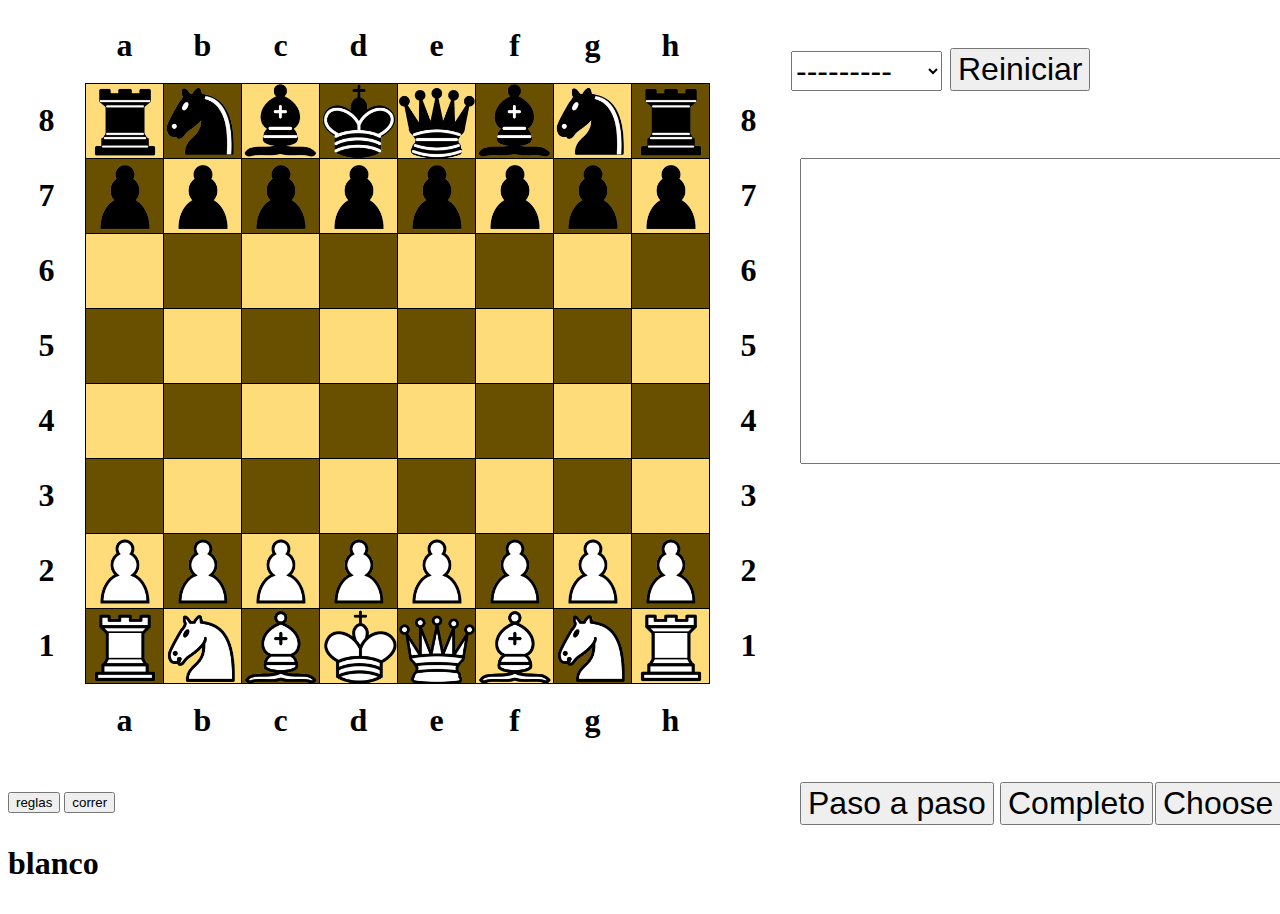
==== index.html @ 38e7f17d "initial commit" ====
<!DOCTYPE html>
<html lang="en">
  <head>
    <link rel="stylesheet" href="./css/estilo.css" />
    <meta charset="UTF-8" />
    <meta name="viewport" content="width=device-width, initial-scale=1.0" />
    <title>Document</title>
    <script src="./js/funciones.js"></script>
  </head>

  <body onload="iniciar()">
    <table id="Tablero">
      <tr>
        <td class="primera-celda"></td>
        <td>a</td>
        <td>b</td>
        <td>c</td>
        <td>d</td>
        <td>e</td>
        <td>f</td>
        <td>g</td>
        <td>h</td>
        <td></td>
      </tr>

      <tr>
        <td>8</td>
        <td></td>
        <td></td>
        <td></td>
        <td></td>
        <td></td>
        <td></td>
        <td></td>
        <td></td>
        <td>8</td>
      </tr>

      <tr>
        <td>7</td>
        <td></td>
        <td></td>
        <td></td>
        <td></td>
        <td></td>
        <td></td>
        <td></td>
        <td></td>
        <td>7</td>
      </tr>

      <tr>
        <td>6</td>
        <td></td>
        <td></td>
        <td></td>
        <td></td>
        <td></td>
        <td></td>
        <td></td>
        <td></td>
        <td>6</td>
      </tr>

      <tr>
        <td>5</td>
        <td></td>
        <td></td>
        <td></td>
        <td></td>
        <td></td>
        <td></td>
        <td></td>
        <td></td>
        <td>5</td>
      </tr>

      <tr>
        <td>4</td>
        <td></td>
        <td></td>
        <td></td>
        <td></td>
        <td></td>
        <td></td>
        <td></td>
        <td></td>
        <td>4</td>
      </tr>

      <tr>
        <td>3</td>
        <td></td>
        <td></td>
        <td></td>
        <td></td>
        <td></td>
        <td></td>
        <td></td>
        <td></td>
        <td>3</td>
      </tr>

      <tr>
        <td>2</td>
        <td></td>
        <td></td>
        <td></td>
        <td></td>
        <td></td>
        <td></td>
        <td></td>
        <td></td>
        <td>2</td>
      </tr>

      <tr>
        <td>1</td>
        <td></td>
        <td></td>
        <td></td>
        <td></td>
        <td></td>
        <td></td>
        <td></td>
        <td></td>
        <td>1</td>
      </tr>

      <tr>
        <td></td>
        <td>a</td>
        <td>b</td>
        <td>c</td>
        <td>d</td>
        <td>e</td>
        <td>f</td>
        <td>g</td>
        <td>h</td>
        <td></td>
      </tr>
    </table>

    <div>
      <select name="" id="Combo" onchange="partidas()">
        <option value="0">---------</option>
        <option value="1">Partida 1</option>
        <option value="2">Partida 2</option>
        <option value="3">Partida 3</option>
      </select>
    </div>

    <button class="button4" onclick="botonReiniciar()">Reiniciar</button>

    <textarea name="" id="textarea1" cols="30" rows="10"></textarea>
    <p id="paso"></p>
    <br />
    
    <button class="button1" onclick="pasos()">Paso a paso</button>
    
    <button class="button2">Completo</button>
    <button  onclick="reglas()">reglas</button>
    <button  onclick="recorrer()">correr</button>
    <input
      class="button3"
      type="file"
      name="Cargar partida"
      id="cargarBoton"
      onchange="cargarPartida()"
    />
    
    <h1>
      <p id="turno">blanco</p>

      <p id="out"></p>
    </h1>
  </body>
</html>
---- css/estilo.css ----
table {
    border-collapse: collapse;
    /*definimos el color de la linea*/
    border: 1px solid;
    border-top: none;
    border: none;
    display: inline;
}

tr {
    height: 75px;
}


tr:nth-child(even) td:nth-child(even),
tr:nth-child(odd) td:nth-child(odd) {
    background: rgba(255, 216, 107, 0.899);
}



tr:nth-child(odd) td:nth-child(even),
tr:nth-child(even) td:nth-child(odd) {
    background: rgb(105, 79, 0);
}

td {
    border: 1px solid;
    width: 75px;
}

table tr:first-child td {
    background-color: rgb(255, 255, 255) !important ;
    border: none;
    border-left: none;
    text-align: center;
    font-weight: bold;
    font-size: 2em;
}

table tr:last-child td {
    background-color: rgb(255, 255, 255) !important ;
    border: none;
    border-left: none;
    text-align: center;
    font-weight: bold;
    font-size: 2em;
}

table td:first-child tr{
    background-color: rgb(255, 255, 255) !important ;
    border: none;
    border-left: none;
    text-align: center;
    font-weight: bold;
    font-size: 2em;
}

table td:first-child  {
    background: #ffffff !important ;
    border: none;
    border-left: none;
    text-align: center;
    font-weight: bold;
    font-size: 2em;
}

table td:last-child  {
    background: #ffffff !important ;
    border: none;
    border-left: none;
    text-align: center;
    font-weight: bold;
    font-size: 2em;
}

div{
    display: inline;
}

select{
    font-size: 2em;
}

textarea{
    left: 800px;
    position: absolute;
    margin-top: 150px;
    font-size: 2em;
    resize: none;
}
.textarea2{
    left: 1400px;
    position: absolute;
    margin-top: 150px;
    font-size: 2em;
    resize: none;
}
.textarea3{
    left: 2000px;
    position: absolute;
    margin-top: 150px;
    font-size: 2em;
    resize: none;
}
.button1{
    font-size: 2em;
    position: absolute;
    margin-top: -10px;
    left: 800px;
}

.button2{
    font-size: 2em;
    position: absolute;
    margin-top: -10px;
    left: 1000px;
}

.button3{
    font-size: 2em;
    position: absolute;
    margin-top: -10px;
    left: 1155px;
}

.button4{
    font-size: 2em;
    position: absolute;
    margin-top:40px;
    left: 950px;
}
/* .button4{
    font-size: 2em;
    position: absolute;
    margin-top: 750px;
    left: 1255px;
} */
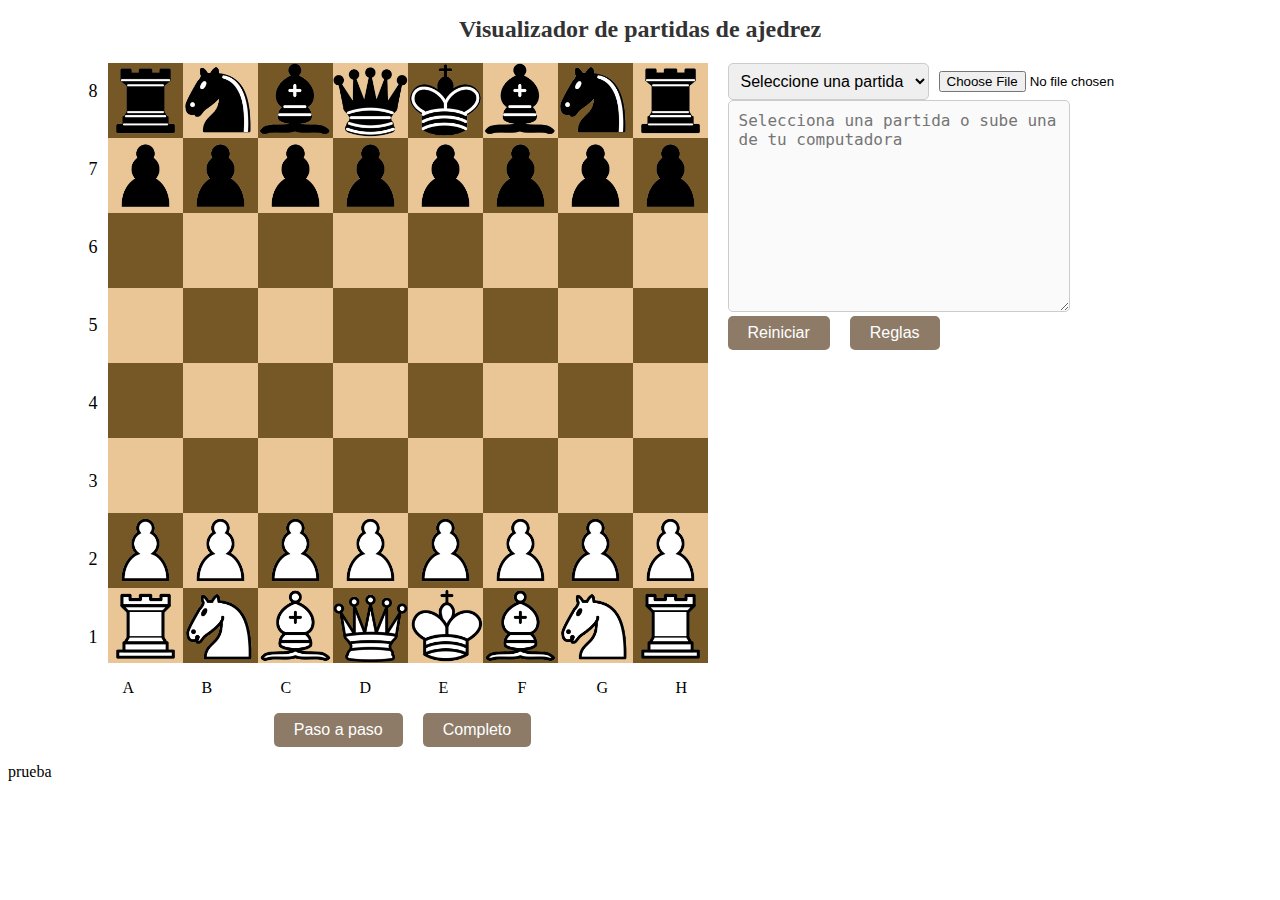
==== commit 06f1b934: "Add files via upload" ====
--- a/index.html
+++ b/index.html
@@ -1,178 +1,69 @@
 <!DOCTYPE html>
 <html lang="en">
-  <head>
-    <link rel="stylesheet" href="./css/estilo.css" />
-    <meta charset="UTF-8" />
-    <meta name="viewport" content="width=device-width, initial-scale=1.0" />
-    <title>Document</title>
-    <script src="./js/funciones.js"></script>
-  </head>
+<head>
+  <meta charset="UTF-8">
+  <meta name="viewport" content="width=device-width, initial-scale=1.0">
+  <title>Chess Board</title>
+  <link rel="stylesheet" href="css/styles.css">
+</head>
+<body>
+  <h1>Visualizador de partidas de ajedrez</h1>
 
-  <body onload="iniciar()">
-    <table id="Tablero">
-      <tr>
-        <td class="primera-celda"></td>
-        <td>a</td>
-        <td>b</td>
-        <td>c</td>
-        <td>d</td>
-        <td>e</td>
-        <td>f</td>
-        <td>g</td>
-        <td>h</td>
-        <td></td>
-      </tr>
-
-      <tr>
-        <td>8</td>
-        <td></td>
-        <td></td>
-        <td></td>
-        <td></td>
-        <td></td>
-        <td></td>
-        <td></td>
-        <td></td>
-        <td>8</td>
-      </tr>
-
-      <tr>
-        <td>7</td>
-        <td></td>
-        <td></td>
-        <td></td>
-        <td></td>
-        <td></td>
-        <td></td>
-        <td></td>
-        <td></td>
-        <td>7</td>
-      </tr>
-
-      <tr>
-        <td>6</td>
-        <td></td>
-        <td></td>
-        <td></td>
-        <td></td>
-        <td></td>
-        <td></td>
-        <td></td>
-        <td></td>
-        <td>6</td>
-      </tr>
-
-      <tr>
-        <td>5</td>
-        <td></td>
-        <td></td>
-        <td></td>
-        <td></td>
-        <td></td>
-        <td></td>
-        <td></td>
-        <td></td>
-        <td>5</td>
-      </tr>
-
-      <tr>
-        <td>4</td>
-        <td></td>
-        <td></td>
-        <td></td>
-        <td></td>
-        <td></td>
-        <td></td>
-        <td></td>
-        <td></td>
-        <td>4</td>
-      </tr>
-
-      <tr>
-        <td>3</td>
-        <td></td>
-        <td></td>
-        <td></td>
-        <td></td>
-        <td></td>
-        <td></td>
-        <td></td>
-        <td></td>
-        <td>3</td>
-      </tr>
-
-      <tr>
-        <td>2</td>
-        <td></td>
-        <td></td>
-        <td></td>
-        <td></td>
-        <td></td>
-        <td></td>
-        <td></td>
-        <td></td>
-        <td>2</td>
-      </tr>
-
-      <tr>
-        <td>1</td>
-        <td></td>
-        <td></td>
-        <td></td>
-        <td></td>
-        <td></td>
-        <td></td>
-        <td></td>
-        <td></td>
-        <td>1</td>
-      </tr>
-
-      <tr>
-        <td></td>
-        <td>a</td>
-        <td>b</td>
-        <td>c</td>
-        <td>d</td>
-        <td>e</td>
-        <td>f</td>
-        <td>g</td>
-        <td>h</td>
-        <td></td>
-      </tr>
-    </table>
-
-    <div>
-      <select name="" id="Combo" onchange="partidas()">
-        <option value="0">---------</option>
+  <div id="container">
+    <div id="seccion_fila"> 
+      <p class="p_filas">8</p>
+      <p class="p_filas">7</p>
+      <p class="p_filas">6</p>
+      <p class="p_filas">5</p>
+      <p class="p_filas">4</p>
+      <p class="p_filas">3</p>
+      <p class="p_filas">2</p>
+      <p class="p_filas">1</p>
+    </div>
+    <div id_left_div>      
+      <div id="chessboard"></div>
+      <p class="p_columna">A</p>
+      <p class="p_columna">B</p>
+      <p class="p_columna">C</p>
+      <p class="p_columna">D</p>
+      <p class="p_columna">E</p>
+      <p class="p_columna">F</p>
+      <p class="p_columna">G</p>
+      <p class="p_columna">H</p>      
+      <div id="bottom_left_div">
+        <button id="boton_paso_a_paso" onclick="boton_pasos()">Paso a paso</button>
+        <button id="boton_completo" onclick="boton_completar()">Completo</button>
+      </div>
+    </div>
+  
+    <div id="informacion_partida">
+      <div id="top_informacion">
+      <select id="select_partida" onchange="seleccionar_partida()">
+        <option value="0">Seleccione una partida</option>
         <option value="1">Partida 1</option>
         <option value="2">Partida 2</option>
         <option value="3">Partida 3</option>
       </select>
+      <input type="file" id="cargarBoton" accept=".txt" onchange="cargarPartida()">
+      </div>
+
+      <textarea id="movimientos" rows="10" cols="30" placeholder="Selecciona una partida o sube una de tu computadora" disabled="true"></textarea>
+      <div id="bottom_informacion">
+        <button id="boton_reiniciar" onclick="boton_reiniciar()">Reiniciar</button>
+        <button onclick="reglas()">Reglas</button>
+      </div>
     </div>
+  </div>
+  <p id="paraPruebas">prueba</p>
 
-    <button class="button4" onclick="botonReiniciar()">Reiniciar</button>
+  <script src="js/script.js"></script>
+</body>
+</html>
 
-    <textarea name="" id="textarea1" cols="30" rows="10"></textarea>
-    <p id="paso"></p>
-    <br />
-    
-    <button class="button1" onclick="pasos()">Paso a paso</button>
-    
-    <button class="button2">Completo</button>
-    <button  onclick="reglas()">reglas</button>
-    <button  onclick="recorrer()">correr</button>
-    <input
-      class="button3"
-      type="file"
-      name="Cargar partida"
-      id="cargarBoton"
-      onchange="cargarPartida()"
-    />
-    
-    <h1>
-      <p id="turno">blanco</p>
-
-      <p id="out"></p>
-    </h1>
-  </body>
-</html>+<!--
+Paso a paso
+Completo
+Cargar partida yap
+Tres partidas guardadas. yap
+Botón reinicio. yap
+-->--- a/css/styles.css
+++ b/css/styles.css
@@ -0,0 +1,102 @@
+#container {
+    display: flex;
+    justify-content: center; /* Centra el contenido horizontalmente */
+}
+
+#chessboard {
+    width: 600px;
+    height: 600px;
+    display: flex;
+    flex-wrap: wrap;       
+    margin-right: 20px; /* Ajusta el margen derecho para separar el tablero del textarea */ 
+    margin-bottom: 0px; /* Ajusta el margen derecho para separar el tablero del textarea */ 
+    margin-left: 10px;
+}
+  
+.square {
+    width: 75px;
+    height: 75px;
+}
+
+.black {
+    background-color: #765827;
+}
+  
+.white {
+    background-color: #EAC696;
+}
+
+h1 {
+    font-size: 24px;
+    margin-bottom: 20px;
+    color: #333;
+    text-align: center;
+}
+
+button {
+    display: flex;
+    padding: 8px 20px;
+    font-size: 16px;
+    border-radius: 5px;
+    border: none;
+    background-color: #8D7B68;
+    color: white;
+    cursor: pointer;
+    margin-right: 20px;
+}
+
+button:hover {
+    background-color: #3C2A21;
+}
+
+select {
+    display: flex;
+    padding: 8px;
+    font-size: 16px;
+    border-radius: 5px;
+    border: 1px solid #ccc;
+    margin-right: 10px;
+}
+
+textarea {
+    padding: 10px;
+    font-size: 16px;
+    border-radius: 5px;
+    border: 1px solid #ccc;
+    width: 320px;
+}
+
+input {
+    display: flex;
+}
+
+#top_informacion {
+    display: flex; /* Utiliza flexbox */
+    align-items: center; /* Alinea verticalmente los elementos */
+}
+
+#bottom_left_div {
+    display: flex; /* Utiliza flexbox */
+    justify-content: center;    
+    align-items: center; /* Alinea verticalmente los elementos */
+}
+
+#bottom_informacion {
+    display: flex; /* Utiliza flexbox */
+}
+
+.square {    
+    background-size: cover; /* Ajusta la imagen para cubrir completamente el cuadrado */
+}
+
+.p_filas {
+    display: flex;
+    font-size: large;
+    height: 60px;
+}
+
+.p_columna {
+    margin-left: 25px;
+    display: inline-block;
+    width: 50px;
+}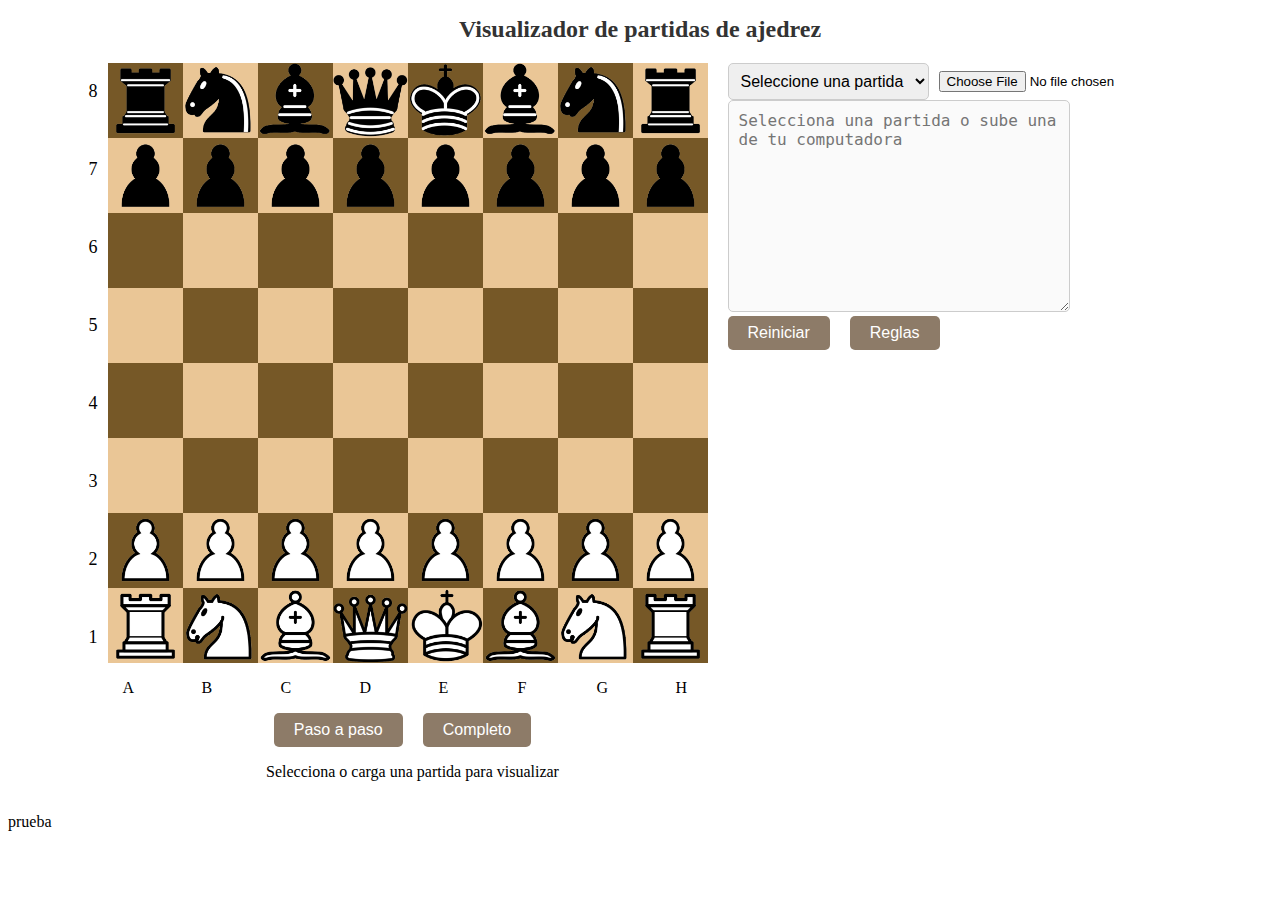
==== commit 6d955cb7: "Add files via upload" ====
--- a/index.html
+++ b/index.html
@@ -34,6 +34,7 @@
         <button id="boton_paso_a_paso" onclick="boton_pasos()">Paso a paso</button>
         <button id="boton_completo" onclick="boton_completar()">Completo</button>
       </div>
+      <p id="flag_visual">Selecciona o carga una partida para visualizar</p>
     </div>
   
     <div id="informacion_partida">
--- a/css/styles.css
+++ b/css/styles.css
@@ -81,6 +81,11 @@
     align-items: center; /* Alinea verticalmente los elementos */
 }
 
+#flag_visual {
+    font-size: 16px;
+    text-align: center;
+}
+
 #bottom_informacion {
     display: flex; /* Utiliza flexbox */
 }
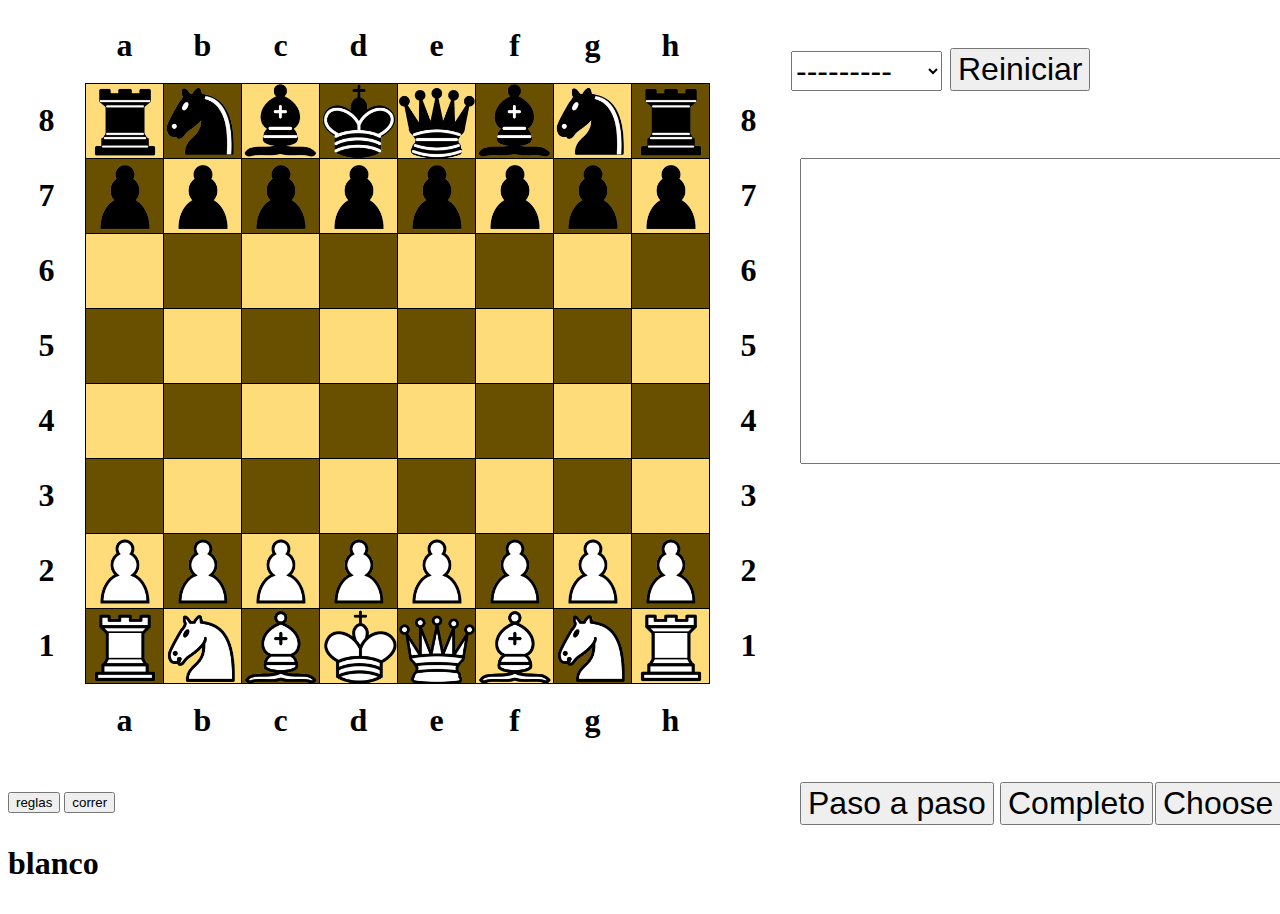
==== commit 343ea7c2: "adding final touches" ====
--- a/index.html
+++ b/index.html
@@ -1,70 +1,178 @@
 <!DOCTYPE html>
 <html lang="en">
-<head>
-  <meta charset="UTF-8">
-  <meta name="viewport" content="width=device-width, initial-scale=1.0">
-  <title>Chess Board</title>
-  <link rel="stylesheet" href="css/styles.css">
-</head>
-<body>
-  <h1>Visualizador de partidas de ajedrez</h1>
+  <head>
+    <link rel="stylesheet" href="./css/estilo.css" />
+    <meta charset="UTF-8" />
+    <meta name="viewport" content="width=device-width, initial-scale=1.0" />
+    <title>Document</title>
+    <script src="./js/funciones.js"></script>
+  </head>
 
-  <div id="container">
-    <div id="seccion_fila"> 
-      <p class="p_filas">8</p>
-      <p class="p_filas">7</p>
-      <p class="p_filas">6</p>
-      <p class="p_filas">5</p>
-      <p class="p_filas">4</p>
-      <p class="p_filas">3</p>
-      <p class="p_filas">2</p>
-      <p class="p_filas">1</p>
-    </div>
-    <div id_left_div>      
-      <div id="chessboard"></div>
-      <p class="p_columna">A</p>
-      <p class="p_columna">B</p>
-      <p class="p_columna">C</p>
-      <p class="p_columna">D</p>
-      <p class="p_columna">E</p>
-      <p class="p_columna">F</p>
-      <p class="p_columna">G</p>
-      <p class="p_columna">H</p>      
-      <div id="bottom_left_div">
-        <button id="boton_paso_a_paso" onclick="boton_pasos()">Paso a paso</button>
-        <button id="boton_completo" onclick="boton_completar()">Completo</button>
-      </div>
-      <p id="flag_visual">Selecciona o carga una partida para visualizar</p>
-    </div>
-  
-    <div id="informacion_partida">
-      <div id="top_informacion">
-      <select id="select_partida" onchange="seleccionar_partida()">
-        <option value="0">Seleccione una partida</option>
+  <body onload="iniciar()">
+    <table id="Tablero">
+      <tr>
+        <td class="primera-celda"></td>
+        <td>a</td>
+        <td>b</td>
+        <td>c</td>
+        <td>d</td>
+        <td>e</td>
+        <td>f</td>
+        <td>g</td>
+        <td>h</td>
+        <td></td>
+      </tr>
+
+      <tr>
+        <td>8</td>
+        <td></td>
+        <td></td>
+        <td></td>
+        <td></td>
+        <td></td>
+        <td></td>
+        <td></td>
+        <td></td>
+        <td>8</td>
+      </tr>
+
+      <tr>
+        <td>7</td>
+        <td></td>
+        <td></td>
+        <td></td>
+        <td></td>
+        <td></td>
+        <td></td>
+        <td></td>
+        <td></td>
+        <td>7</td>
+      </tr>
+
+      <tr>
+        <td>6</td>
+        <td></td>
+        <td></td>
+        <td></td>
+        <td></td>
+        <td></td>
+        <td></td>
+        <td></td>
+        <td></td>
+        <td>6</td>
+      </tr>
+
+      <tr>
+        <td>5</td>
+        <td></td>
+        <td></td>
+        <td></td>
+        <td></td>
+        <td></td>
+        <td></td>
+        <td></td>
+        <td></td>
+        <td>5</td>
+      </tr>
+
+      <tr>
+        <td>4</td>
+        <td></td>
+        <td></td>
+        <td></td>
+        <td></td>
+        <td></td>
+        <td></td>
+        <td></td>
+        <td></td>
+        <td>4</td>
+      </tr>
+
+      <tr>
+        <td>3</td>
+        <td></td>
+        <td></td>
+        <td></td>
+        <td></td>
+        <td></td>
+        <td></td>
+        <td></td>
+        <td></td>
+        <td>3</td>
+      </tr>
+
+      <tr>
+        <td>2</td>
+        <td></td>
+        <td></td>
+        <td></td>
+        <td></td>
+        <td></td>
+        <td></td>
+        <td></td>
+        <td></td>
+        <td>2</td>
+      </tr>
+
+      <tr>
+        <td>1</td>
+        <td></td>
+        <td></td>
+        <td></td>
+        <td></td>
+        <td></td>
+        <td></td>
+        <td></td>
+        <td></td>
+        <td>1</td>
+      </tr>
+
+      <tr>
+        <td></td>
+        <td>a</td>
+        <td>b</td>
+        <td>c</td>
+        <td>d</td>
+        <td>e</td>
+        <td>f</td>
+        <td>g</td>
+        <td>h</td>
+        <td></td>
+      </tr>
+    </table>
+
+    <div>
+      <select name="" id="Combo" onchange="partidas()">
+        <option value="0">---------</option>
         <option value="1">Partida 1</option>
         <option value="2">Partida 2</option>
         <option value="3">Partida 3</option>
       </select>
-      <input type="file" id="cargarBoton" accept=".txt" onchange="cargarPartida()">
-      </div>
+    </div>
 
-      <textarea id="movimientos" rows="10" cols="30" placeholder="Selecciona una partida o sube una de tu computadora" disabled="true"></textarea>
-      <div id="bottom_informacion">
-        <button id="boton_reiniciar" onclick="boton_reiniciar()">Reiniciar</button>
-        <button onclick="reglas()">Reglas</button>
-      </div>
-    </div>
-  </div>
-  <p id="paraPruebas">prueba</p>
+    <button class="button4" onclick="botonReiniciar()">Reiniciar</button>
 
-  <script src="js/script.js"></script>
-</body>
-</html>
+    <textarea name="" id="textarea1" cols="30" rows="10"></textarea>
+    <p id="paso"></p>
+    <br />
+    
+    <button class="button1" onclick="pasos()">Paso a paso</button>
+    
+    <button class="button2">Completo</button>
+    <button  onclick="reglas()">reglas</button>
+    <button  onclick="recorrer()">correr</button>
+    <input
+      class="button3"
+      type="file"
+      name="Cargar partida"
+      id="cargarBoton"
+      onchange="cargarPartida()"
+    />
+    
+    <h1>
+      <p id="turno">blanco</p>
 
-<!--
-Paso a paso
-Completo
-Cargar partida yap
-Tres partidas guardadas. yap
-Botón reinicio. yap
--->+      <p id="out"></p>
+    </h1>
+  </body>
+</html>--- a/css/estilo.css
+++ b/css/estilo.css
@@ -0,0 +1,138 @@
+table {
+    border-collapse: collapse;
+    /*definimos el color de la linea*/
+    border: 1px solid;
+    border-top: none;
+    border: none;
+    display: inline;
+}
+
+tr {
+    height: 75px;
+}
+
+
+tr:nth-child(even) td:nth-child(even),
+tr:nth-child(odd) td:nth-child(odd) {
+    background: rgba(255, 216, 107, 0.899);
+}
+
+
+
+tr:nth-child(odd) td:nth-child(even),
+tr:nth-child(even) td:nth-child(odd) {
+    background: rgb(105, 79, 0);
+}
+
+td {
+    border: 1px solid;
+    width: 75px;
+}
+
+table tr:first-child td {
+    background-color: rgb(255, 255, 255) !important ;
+    border: none;
+    border-left: none;
+    text-align: center;
+    font-weight: bold;
+    font-size: 2em;
+}
+
+table tr:last-child td {
+    background-color: rgb(255, 255, 255) !important ;
+    border: none;
+    border-left: none;
+    text-align: center;
+    font-weight: bold;
+    font-size: 2em;
+}
+
+table td:first-child tr{
+    background-color: rgb(255, 255, 255) !important ;
+    border: none;
+    border-left: none;
+    text-align: center;
+    font-weight: bold;
+    font-size: 2em;
+}
+
+table td:first-child  {
+    background: #ffffff !important ;
+    border: none;
+    border-left: none;
+    text-align: center;
+    font-weight: bold;
+    font-size: 2em;
+}
+
+table td:last-child  {
+    background: #ffffff !important ;
+    border: none;
+    border-left: none;
+    text-align: center;
+    font-weight: bold;
+    font-size: 2em;
+}
+
+div{
+    display: inline;
+}
+
+select{
+    font-size: 2em;
+}
+
+textarea{
+    left: 800px;
+    position: absolute;
+    margin-top: 150px;
+    font-size: 2em;
+    resize: none;
+}
+.textarea2{
+    left: 1400px;
+    position: absolute;
+    margin-top: 150px;
+    font-size: 2em;
+    resize: none;
+}
+.textarea3{
+    left: 2000px;
+    position: absolute;
+    margin-top: 150px;
+    font-size: 2em;
+    resize: none;
+}
+.button1{
+    font-size: 2em;
+    position: absolute;
+    margin-top: -10px;
+    left: 800px;
+}
+
+.button2{
+    font-size: 2em;
+    position: absolute;
+    margin-top: -10px;
+    left: 1000px;
+}
+
+.button3{
+    font-size: 2em;
+    position: absolute;
+    margin-top: -10px;
+    left: 1155px;
+}
+
+.button4{
+    font-size: 2em;
+    position: absolute;
+    margin-top:40px;
+    left: 950px;
+}
+/* .button4{
+    font-size: 2em;
+    position: absolute;
+    margin-top: 750px;
+    left: 1255px;
+} */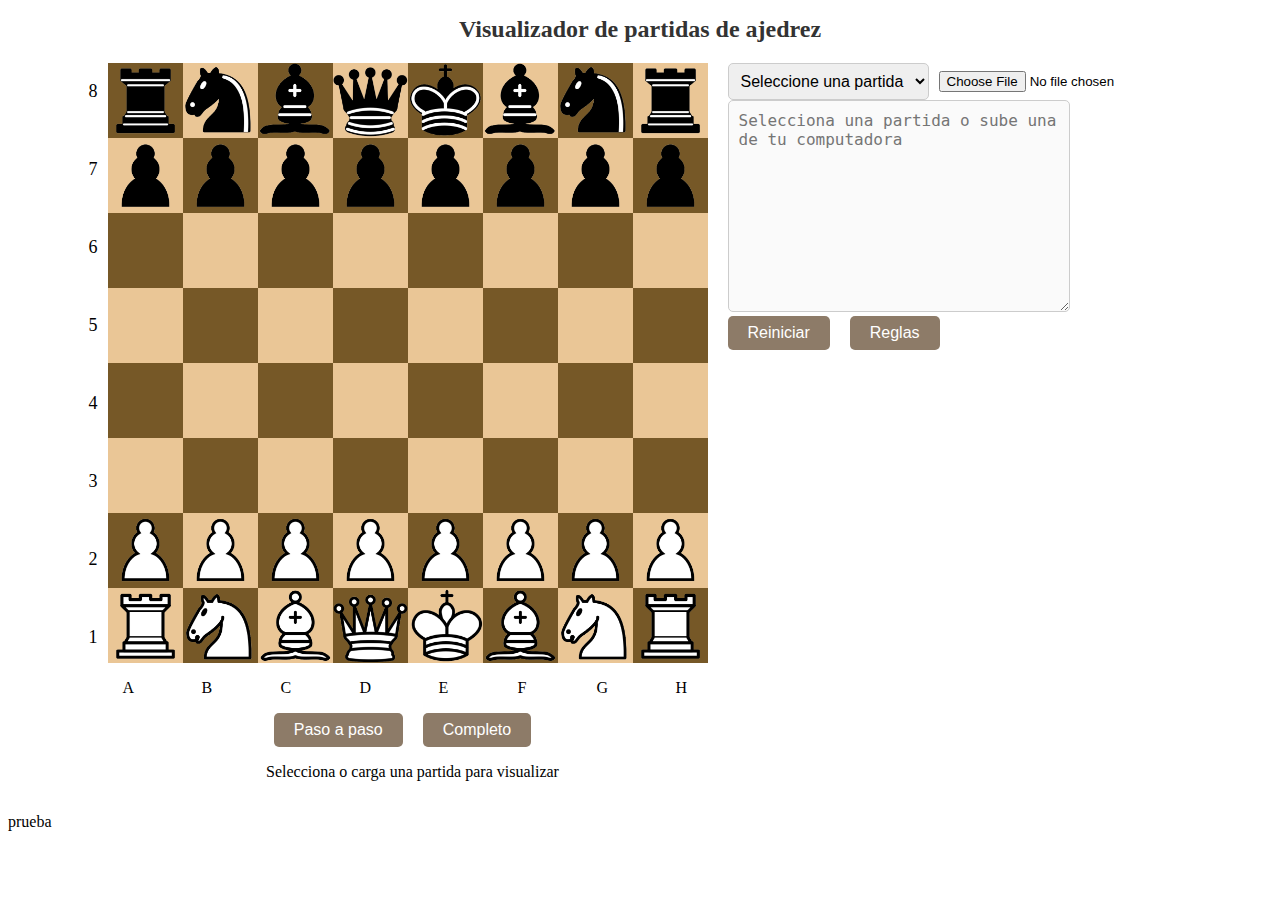
==== commit cc4c0ebd: "Add files via upload" ====
--- a/index.html
+++ b/index.html
@@ -1,178 +1,70 @@
 <!DOCTYPE html>
 <html lang="en">
-  <head>
-    <link rel="stylesheet" href="./css/estilo.css" />
-    <meta charset="UTF-8" />
-    <meta name="viewport" content="width=device-width, initial-scale=1.0" />
-    <title>Document</title>
-    <script src="./js/funciones.js"></script>
-  </head>
+<head>
+  <meta charset="UTF-8">
+  <meta name="viewport" content="width=device-width, initial-scale=1.0">
+  <title>Chess Board</title>
+  <link rel="stylesheet" href="css/styles.css">
+</head>
+<body>
+  <h1>Visualizador de partidas de ajedrez</h1>
 
-  <body onload="iniciar()">
-    <table id="Tablero">
-      <tr>
-        <td class="primera-celda"></td>
-        <td>a</td>
-        <td>b</td>
-        <td>c</td>
-        <td>d</td>
-        <td>e</td>
-        <td>f</td>
-        <td>g</td>
-        <td>h</td>
-        <td></td>
-      </tr>
-
-      <tr>
-        <td>8</td>
-        <td></td>
-        <td></td>
-        <td></td>
-        <td></td>
-        <td></td>
-        <td></td>
-        <td></td>
-        <td></td>
-        <td>8</td>
-      </tr>
-
-      <tr>
-        <td>7</td>
-        <td></td>
-        <td></td>
-        <td></td>
-        <td></td>
-        <td></td>
-        <td></td>
-        <td></td>
-        <td></td>
-        <td>7</td>
-      </tr>
-
-      <tr>
-        <td>6</td>
-        <td></td>
-        <td></td>
-        <td></td>
-        <td></td>
-        <td></td>
-        <td></td>
-        <td></td>
-        <td></td>
-        <td>6</td>
-      </tr>
-
-      <tr>
-        <td>5</td>
-        <td></td>
-        <td></td>
-        <td></td>
-        <td></td>
-        <td></td>
-        <td></td>
-        <td></td>
-        <td></td>
-        <td>5</td>
-      </tr>
-
-      <tr>
-        <td>4</td>
-        <td></td>
-        <td></td>
-        <td></td>
-        <td></td>
-        <td></td>
-        <td></td>
-        <td></td>
-        <td></td>
-        <td>4</td>
-      </tr>
-
-      <tr>
-        <td>3</td>
-        <td></td>
-        <td></td>
-        <td></td>
-        <td></td>
-        <td></td>
-        <td></td>
-        <td></td>
-        <td></td>
-        <td>3</td>
-      </tr>
-
-      <tr>
-        <td>2</td>
-        <td></td>
-        <td></td>
-        <td></td>
-        <td></td>
-        <td></td>
-        <td></td>
-        <td></td>
-        <td></td>
-        <td>2</td>
-      </tr>
-
-      <tr>
-        <td>1</td>
-        <td></td>
-        <td></td>
-        <td></td>
-        <td></td>
-        <td></td>
-        <td></td>
-        <td></td>
-        <td></td>
-        <td>1</td>
-      </tr>
-
-      <tr>
-        <td></td>
-        <td>a</td>
-        <td>b</td>
-        <td>c</td>
-        <td>d</td>
-        <td>e</td>
-        <td>f</td>
-        <td>g</td>
-        <td>h</td>
-        <td></td>
-      </tr>
-    </table>
-
-    <div>
-      <select name="" id="Combo" onchange="partidas()">
-        <option value="0">---------</option>
+  <div id="container">
+    <div id="seccion_fila"> 
+      <p class="p_filas">8</p>
+      <p class="p_filas">7</p>
+      <p class="p_filas">6</p>
+      <p class="p_filas">5</p>
+      <p class="p_filas">4</p>
+      <p class="p_filas">3</p>
+      <p class="p_filas">2</p>
+      <p class="p_filas">1</p>
+    </div>
+    <div id_left_div>      
+      <div id="chessboard"></div>
+      <p class="p_columna">A</p>
+      <p class="p_columna">B</p>
+      <p class="p_columna">C</p>
+      <p class="p_columna">D</p>
+      <p class="p_columna">E</p>
+      <p class="p_columna">F</p>
+      <p class="p_columna">G</p>
+      <p class="p_columna">H</p>      
+      <div id="bottom_left_div">
+        <button id="boton_paso_a_paso" onclick="boton_pasos()">Paso a paso</button>
+        <button id="boton_completo" onclick="boton_completar()">Completo</button>
+      </div>
+      <p id="flag_visual">Selecciona o carga una partida para visualizar</p>
+    </div>
+  
+    <div id="informacion_partida">
+      <div id="top_informacion">
+      <select id="select_partida" onchange="seleccionar_partida()">
+        <option value="0">Seleccione una partida</option>
         <option value="1">Partida 1</option>
         <option value="2">Partida 2</option>
         <option value="3">Partida 3</option>
       </select>
+      <input type="file" id="cargarBoton" accept=".txt" onchange="cargarPartida()">
+      </div>
+
+      <textarea id="movimientos" rows="10" cols="30" placeholder="Selecciona una partida o sube una de tu computadora" disabled="true"></textarea>
+      <div id="bottom_informacion">
+        <button id="boton_reiniciar" onclick="boton_reiniciar()">Reiniciar</button>
+        <button onclick="reglas()">Reglas</button>
+      </div>
     </div>
+  </div>
+  <p id="paraPruebas">prueba</p>
 
-    <button class="button4" onclick="botonReiniciar()">Reiniciar</button>
+  <script src="js/script.js"></script>
+</body>
+</html>
 
-    <textarea name="" id="textarea1" cols="30" rows="10"></textarea>
-    <p id="paso"></p>
-    <br />
-    
-    <button class="button1" onclick="pasos()">Paso a paso</button>
-    
-    <button class="button2">Completo</button>
-    <button  onclick="reglas()">reglas</button>
-    <button  onclick="recorrer()">correr</button>
-    <input
-      class="button3"
-      type="file"
-      name="Cargar partida"
-      id="cargarBoton"
-      onchange="cargarPartida()"
-    />
-    
-    <h1>
-      <p id="turno">blanco</p>
-
-      <p id="out"></p>
-    </h1>
-  </body>
-</html>+<!--
+Paso a paso
+Completo
+Cargar partida yap
+Tres partidas guardadas. yap
+Botón reinicio. yap
+-->--- a/css/styles.css
+++ b/css/styles.css
@@ -0,0 +1,107 @@
+#container {
+    display: flex;
+    justify-content: center; /* Centra el contenido horizontalmente */
+}
+
+#chessboard {
+    width: 600px;
+    height: 600px;
+    display: flex;
+    flex-wrap: wrap;       
+    margin-right: 20px; /* Ajusta el margen derecho para separar el tablero del textarea */ 
+    margin-bottom: 0px; /* Ajusta el margen derecho para separar el tablero del textarea */ 
+    margin-left: 10px;
+}
+  
+.square {
+    width: 75px;
+    height: 75px;
+}
+
+.black {
+    background-color: #765827;
+}
+  
+.white {
+    background-color: #EAC696;
+}
+
+h1 {
+    font-size: 24px;
+    margin-bottom: 20px;
+    color: #333;
+    text-align: center;
+}
+
+button {
+    display: flex;
+    padding: 8px 20px;
+    font-size: 16px;
+    border-radius: 5px;
+    border: none;
+    background-color: #8D7B68;
+    color: white;
+    cursor: pointer;
+    margin-right: 20px;
+}
+
+button:hover {
+    background-color: #3C2A21;
+}
+
+select {
+    display: flex;
+    padding: 8px;
+    font-size: 16px;
+    border-radius: 5px;
+    border: 1px solid #ccc;
+    margin-right: 10px;
+}
+
+textarea {
+    padding: 10px;
+    font-size: 16px;
+    border-radius: 5px;
+    border: 1px solid #ccc;
+    width: 320px;
+}
+
+input {
+    display: flex;
+}
+
+#top_informacion {
+    display: flex; /* Utiliza flexbox */
+    align-items: center; /* Alinea verticalmente los elementos */
+}
+
+#bottom_left_div {
+    display: flex; /* Utiliza flexbox */
+    justify-content: center;    
+    align-items: center; /* Alinea verticalmente los elementos */
+}
+
+#flag_visual {
+    font-size: 16px;
+    text-align: center;
+}
+
+#bottom_informacion {
+    display: flex; /* Utiliza flexbox */
+}
+
+.square {    
+    background-size: cover; /* Ajusta la imagen para cubrir completamente el cuadrado */
+}
+
+.p_filas {
+    display: flex;
+    font-size: large;
+    height: 60px;
+}
+
+.p_columna {
+    margin-left: 25px;
+    display: inline-block;
+    width: 50px;
+}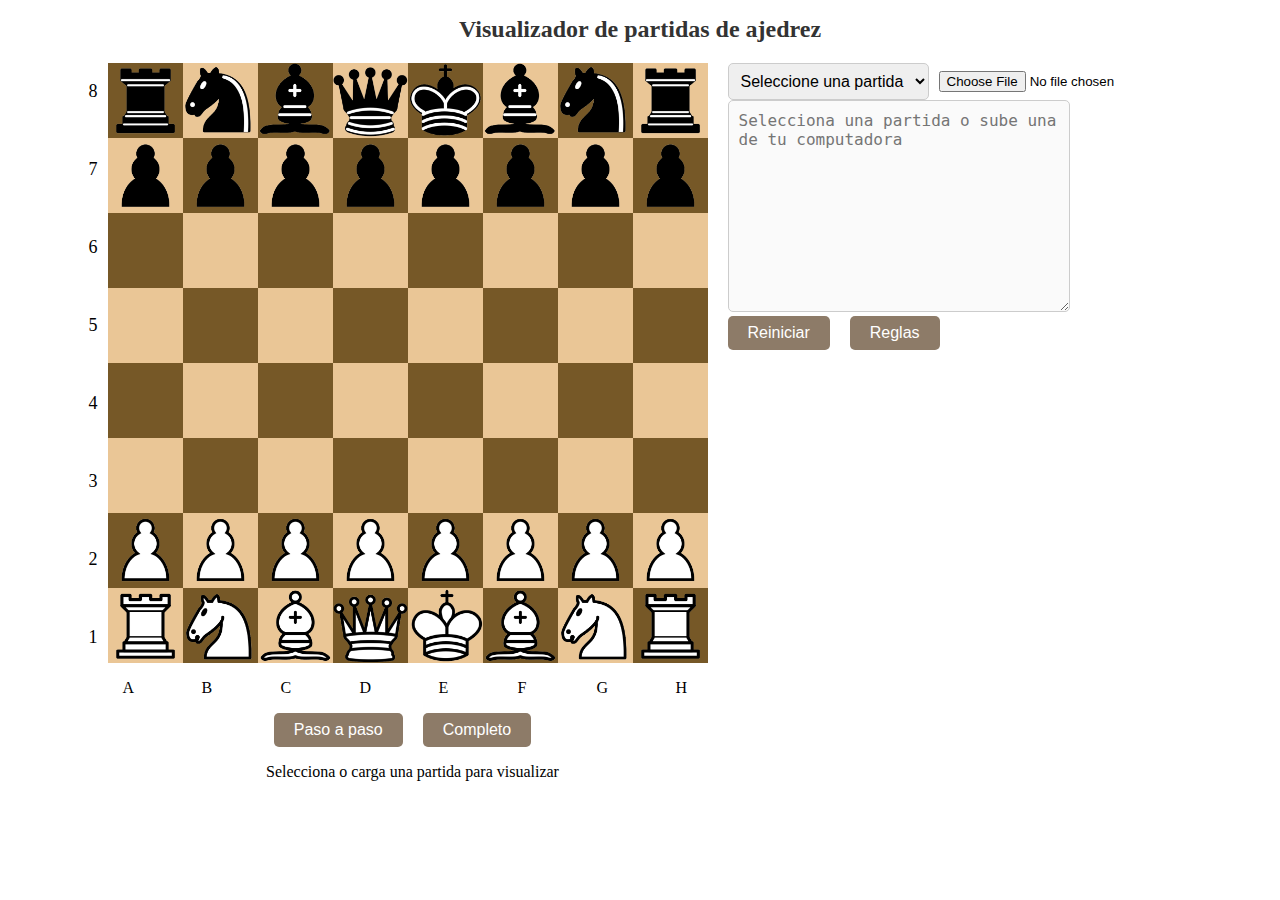
==== commit b41b3640: "fixing testing strings" ====
--- a/index.html
+++ b/index.html
@@ -55,7 +55,7 @@
       </div>
     </div>
   </div>
-  <p id="paraPruebas">prueba</p>
+  <p id="paraPruebas"></p>
 
   <script src="js/script.js"></script>
 </body>
